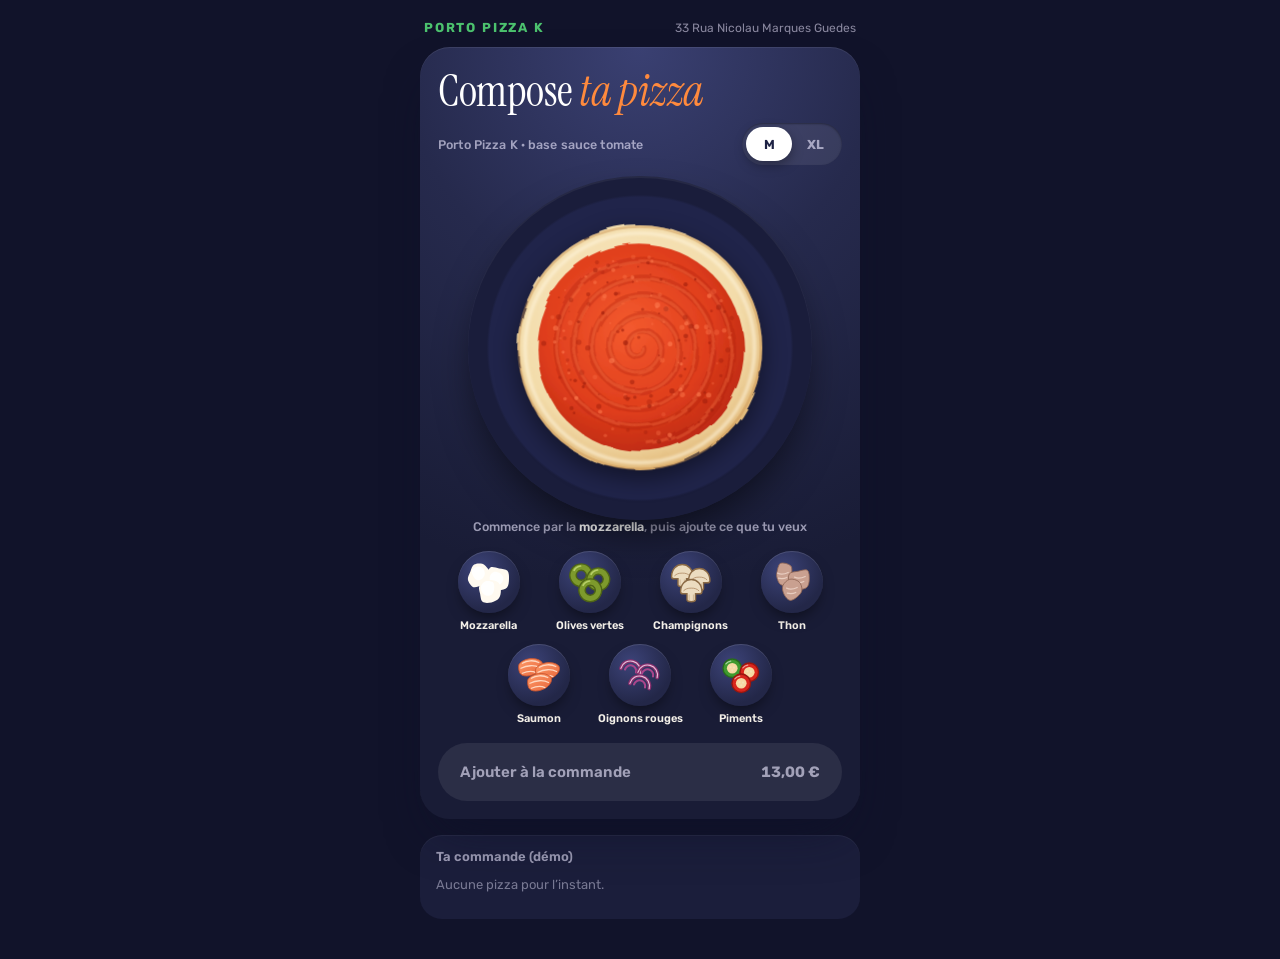
==== porto-pizza-k/index.html @ 3f5c04fc "Ajoute le simulateur autonome « Compose ta pizza » pour Porto Pizza K Module sans dépendance (base s" ====
<!doctype html>
<html lang="fr">
<head>
<meta charset="utf-8">
<meta name="viewport" content="width=device-width,initial-scale=1,viewport-fit=cover">
<title>Porto Pizza K · Compose ta pizza</title>
<meta name="theme-color" content="#191c36">
<link rel="preconnect" href="https://fonts.googleapis.com">
<link rel="stylesheet" href="https://fonts.googleapis.com/css2?family=Rubik:wght@400;500;600;700&family=Instrument+Serif:ital@0;1&display=swap">
<style>
  :root{color-scheme:dark}
  html,body{margin:0;background:#11132a;color:#f5f1ea;font-family:Rubik,system-ui,sans-serif}
  main{max-width:440px;margin:0 auto;padding:16px 16px 40px}
  .brand{display:flex;align-items:center;justify-content:space-between;margin:4px 4px 12px}
  .brand b{font-weight:700;letter-spacing:.14em;font-size:13px;color:#4cc26e}
  .brand span{font-size:12px;color:rgba(236,232,255,.55)}
  .cart{margin-top:16px;padding:14px 16px;border-radius:22px;background:#1b1e3b;box-shadow:inset 0 1px 0 rgba(255,255,255,.06)}
  .cart h4{margin:0 0 8px;font-size:13px;font-weight:600;color:rgba(236,232,255,.62)}
  .cart ul{list-style:none;margin:0;padding:0}
  .cart li{display:flex;justify-content:space-between;gap:12px;padding:8px 0;border-top:1px solid rgba(255,255,255,.07);font-size:14px}
  .cart li small{display:block;color:rgba(236,232,255,.55);font-size:12px;margin-top:2px}
  .cart li b{font-variant-numeric:tabular-nums}
  .cart .empty{font-size:13px;color:rgba(236,232,255,.45)}
</style>
</head>
<body>
<main>
  <div class="brand"><b>PORTO PIZZA K</b><span>33 Rua Nicolau Marques Guedes</span></div>
  <div id="simulateur"></div>
  <section class="cart" aria-live="polite"><h4>Ta commande (démo)</h4><ul id="lignes"></ul><p class="empty" id="vide">Aucune pizza pour l’instant.</p></section>
</main>
<script src="simulateur.js"></script>
<script>
  // Démo : chaque pizza sortie du four arrive dans cette liste. Dans Kosh, onAdd ajoutera la ligne au panier.
  const fmt = n => new Intl.NumberFormat('fr-FR', { style: 'currency', currency: 'EUR' }).format(n);
  const esc = s => String(s).replace(/[&<>"]/g, c => ({ '&': '&amp;', '<': '&lt;', '>': '&gt;', '"': '&quot;' }[c]));
  const sim = PortoPizzaSimulator.mount(document.getElementById('simulateur'), {
    onAdd(line) {
      document.getElementById('vide').hidden = true;
      const li = document.createElement('li');
      li.innerHTML = `<span>${esc(line.name)}<small>${line.options.map(esc).join(' · ')}</small></span><b>${fmt(line.price)}</b>`;
      document.getElementById('lignes').appendChild(li);
    },
  });
</script>
</body>
</html>
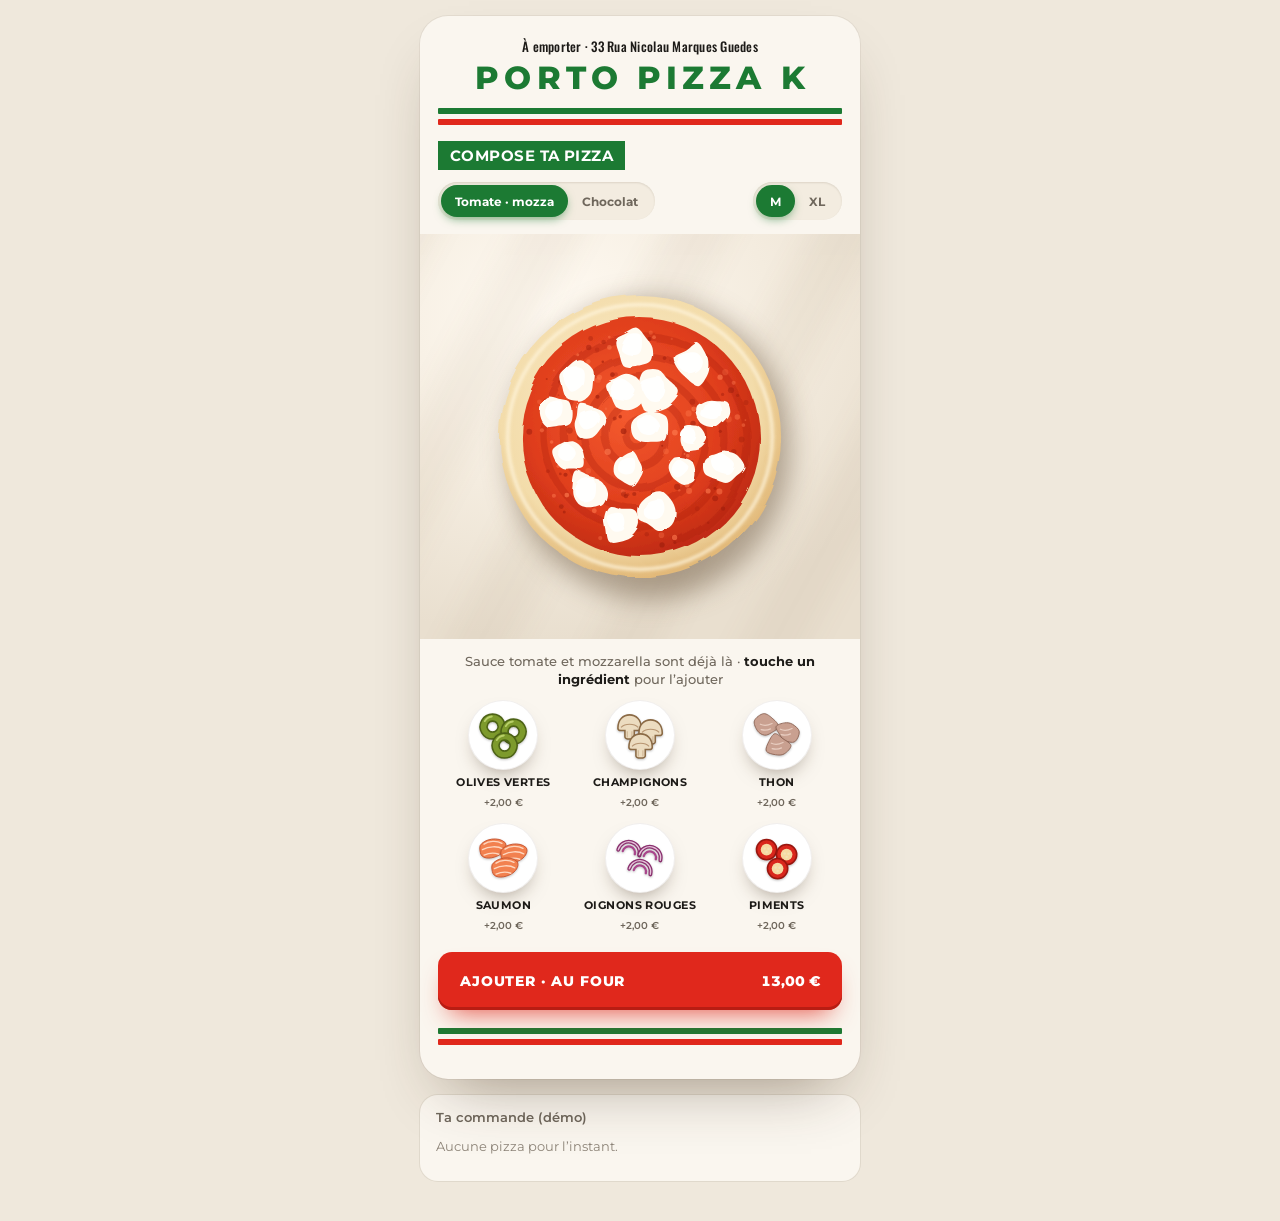
==== commit 7bb93af7: "Simulateur Porto Pizza K : charte de la carte, base tomate-mozza, pizza chocolat, photos réelles - C" ====
--- a/porto-pizza-k/index.html
+++ b/porto-pizza-k/index.html
@@ -4,31 +4,28 @@
 <meta charset="utf-8">
 <meta name="viewport" content="width=device-width,initial-scale=1,viewport-fit=cover">
 <title>Porto Pizza K · Compose ta pizza</title>
-<meta name="theme-color" content="#191c36">
+<meta name="theme-color" content="#1c7a33">
 <link rel="preconnect" href="https://fonts.googleapis.com">
-<link rel="stylesheet" href="https://fonts.googleapis.com/css2?family=Rubik:wght@400;500;600;700&family=Instrument+Serif:ital@0;1&display=swap">
+<link rel="stylesheet" href="https://fonts.googleapis.com/css2?family=Montserrat:wght@500;600;700;800&family=Oswald:wght@500&display=swap">
 <style>
-  :root{color-scheme:dark}
-  html,body{margin:0;background:#11132a;color:#f5f1ea;font-family:Rubik,system-ui,sans-serif}
+  :root{color-scheme:light}
+  html,body{margin:0;background:#efe8dc;color:#1d1b18;font-family:Montserrat,system-ui,sans-serif}
   main{max-width:440px;margin:0 auto;padding:16px 16px 40px}
-  .brand{display:flex;align-items:center;justify-content:space-between;margin:4px 4px 12px}
-  .brand b{font-weight:700;letter-spacing:.14em;font-size:13px;color:#4cc26e}
-  .brand span{font-size:12px;color:rgba(236,232,255,.55)}
-  .cart{margin-top:16px;padding:14px 16px;border-radius:22px;background:#1b1e3b;box-shadow:inset 0 1px 0 rgba(255,255,255,.06)}
-  .cart h4{margin:0 0 8px;font-size:13px;font-weight:600;color:rgba(236,232,255,.62)}
+  .cart{margin-top:16px;padding:14px 16px;border-radius:18px;background:#faf6ef;box-shadow:0 0 0 1px rgba(60,40,20,.08)}
+  .cart h4{margin:0 0 8px;font-size:13px;font-weight:600;color:#6f675c}
   .cart ul{list-style:none;margin:0;padding:0}
-  .cart li{display:flex;justify-content:space-between;gap:12px;padding:8px 0;border-top:1px solid rgba(255,255,255,.07);font-size:14px}
-  .cart li small{display:block;color:rgba(236,232,255,.55);font-size:12px;margin-top:2px}
+  .cart li{display:flex;justify-content:space-between;gap:12px;padding:8px 0;border-top:1px solid rgba(60,40,20,.1);font-size:14px}
+  .cart li small{display:block;color:#6f675c;font-size:12px;margin-top:2px}
   .cart li b{font-variant-numeric:tabular-nums}
-  .cart .empty{font-size:13px;color:rgba(236,232,255,.45)}
+  .cart .empty{font-size:13px;color:#8d8478}
 </style>
 </head>
 <body>
 <main>
-  <div class="brand"><b>PORTO PIZZA K</b><span>33 Rua Nicolau Marques Guedes</span></div>
   <div id="simulateur"></div>
   <section class="cart" aria-live="polite"><h4>Ta commande (démo)</h4><ul id="lignes"></ul><p class="empty" id="vide">Aucune pizza pour l’instant.</p></section>
 </main>
+<script src="assets/manifest.js"></script>
 <script src="simulateur.js"></script>
 <script>
   // Démo : chaque pizza sortie du four arrive dans cette liste. Dans Kosh, onAdd ajoutera la ligne au panier.
